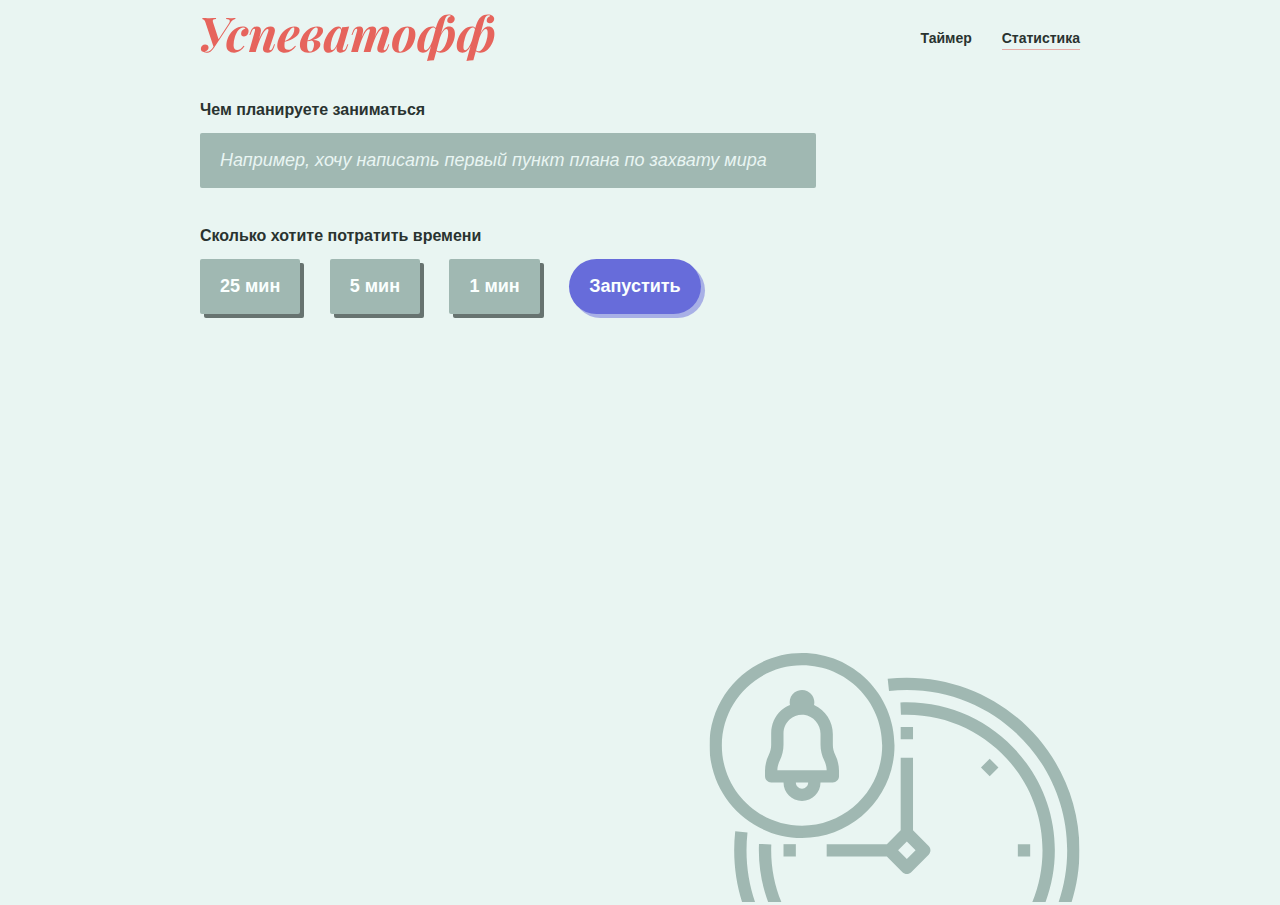
==== 02/index.html @ a5cab959 "new version" ====
<!DOCTYPE html>
<html lang="ru" dir="ltr">
<head>
  <title>Успеватофф</title>
  <link rel="stylesheet" href="styles.css">
  <meta charset="utf-8">
</head>
<body>
  <nav>
    <img src="img/logo.svg" alt="Логотип">
    <ul>
      <li>
        <a class="is-active" href="#timer-section">
          Таймер
        </a>
      </li>
      <li>
        <a href="#stats-section">Статистика</a>
      </li>
    </ul>
  </nav>
  <main>
    <section id="timer-section">
      <form>
        <label for="task">
          Чем планируете заниматься
        </label>
        <input
          type="text"
          name="task"
          placeholder="Например, хочу написать первый пункт плана по захвату мира"
        >
        <label>
          Сколько хотите потратить времени
        </label>
        <button class="button" type="button">25 мин</button>
        <button class="button" type="button">5 мин</button>
        <button class="button" type="button">1 мин</button>
        <input class="button" type="submit" value="Запустить">
      </form>
    </section>
    <section id="stats-section">
    </section>
    <section id="progress-section">
    </section>
    <footer>
      <img src="img/timer-section.svg" alt="Картинка секции">
    </footer>
  </main>
  <script src="scripts.js"></script>
</body>
</html>
---- 02/styles.css ----
@import "reset.css";
@import url('https://fonts.googleapis.com/css?family=Open+Sans:400,400i,700&subset=cyrillic');

* {
  box-sizing: border-box;

  -webkit-font-smoothing: antialiased;
  -moz-osx-font-smoothing: grayscale;
}

body {
  overflow: hidden;

  color: #293330;
  background: #E9F5F2;

  font-family: "Opens Sans", sans-serif;
}

nav,
main,
footer {
  width: 960px;
  margin: 0 auto;
  padding: 0 40px;
}

nav {
  display: flex;

  padding-top: 14px;

  justify-content: space-between;
  align-items: center;
}

nav ul {
  display: flex;

  font-size: 14px;
  font-weight: bold;
}

nav ul li:not(:last-child) {
  margin-right: 30px;
}

nav ul a {
  padding-bottom: 3px;

  transition: border 200ms ease;
  text-decoration: none;

  color: #293330;
  border-bottom: 1px solid rgba(229, 100, 92, 0.5);
}

nav ul a:hover {
  border-bottom: 1px solid rgba(229, 100, 92, 1);
}

nav ul a.is-active {
  border: none;
}

section {
  margin-top: 40px;
}

label {
  display: block;

  font-size: 16px;
  font-weight: 700;
}

input {
  width: 70%;
  height: 55px;
  margin-top: 15px;
  padding: 0 20px;

  color: #E9F5F2;
  border: none;
  border-radius: 2px;
  outline: none;
  background: #A0B8B2;

  font-size: 18px;
}

input::placeholder {
  color: #E9F5F2;

  font-style: italic;
}

form label:not(:first-child) {
  margin-top: 40px;
}

.button {
  width: auto;
  height: 55px;
  margin-right: 25px;
  padding: 0 20px;

  cursor: pointer;
  transition: all 200ms ease;

  color: #FAFFFE;
  border: none;
  border-radius: 2px;
  outline: none;
  background: #A0B8B2;
  box-shadow: 4px 4px 0px #677370;

  font-size: 18px;
  font-weight: 700;
}

.button:active {
  box-shadow: 0px 0px 0px #677370;
}

input[type=submit] {
  border-radius: 55px;
  background: #676CDA;
  box-shadow: 4px 4px 0px rgba(103, 108, 218, 0.5);
}

footer {
  position: absolute;
  right: 0;
  bottom: -5px;
  left: 0;

  text-align: right;
}
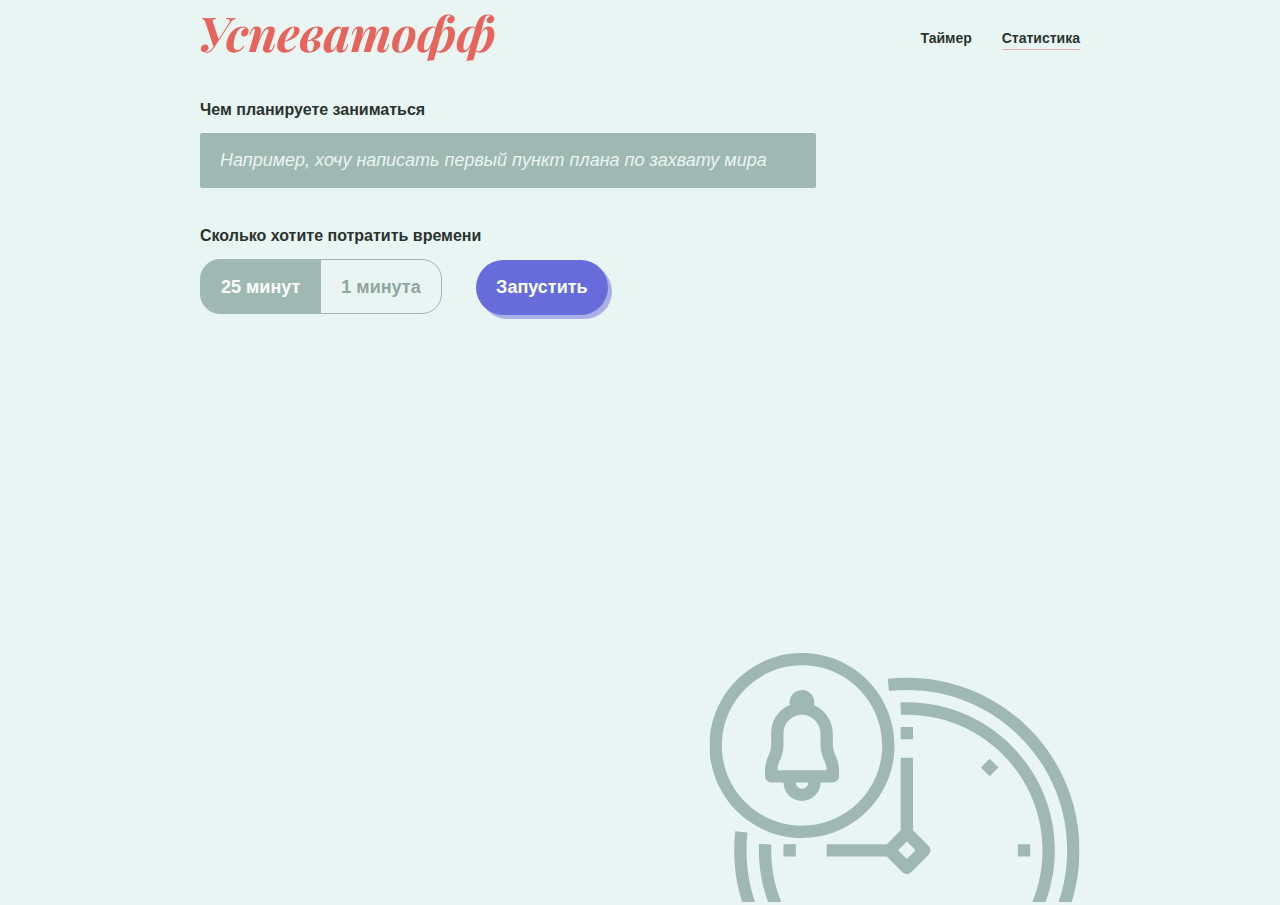
==== commit 2943bd25: "changed" ====
--- a/02/index.html
+++ b/02/index.html
@@ -33,9 +33,10 @@
         <label>
           Сколько хотите потратить времени
         </label>
-        <button class="button" type="button">25 мин</button>
-        <button class="button" type="button">5 мин</button>
-        <button class="button" type="button">1 мин</button>
+        <div class="switcher">
+          <a class="switch is-left is-active" href="#">25 минут</a>
+          <a class="switch is-right" href="#">1 минута</a>
+        </div>
         <input class="button" type="submit" value="Запустить">
       </form>
     </section>
--- a/02/styles.css
+++ b/02/styles.css
@@ -124,6 +124,8 @@
 }
 
 input[type=submit] {
+  margin-left: 30px;
+
   border-radius: 55px;
   background: #676CDA;
   box-shadow: 4px 4px 0px rgba(103, 108, 218, 0.5);
@@ -137,3 +139,39 @@
 
   text-align: right;
 }
+
+.switcher {
+  display: inline-flex;
+
+  margin-top: 15px;
+}
+
+.switch {
+  height: 55px;
+  padding: 18px 20px;
+
+  text-decoration: none;
+
+  color: #8EA49F;
+  border: 1px solid #A0B8B2;
+
+  font-size: 18px;
+  font-weight: 700;
+}
+
+.switch.is-left {
+  border-top-left-radius: 20px;
+  border-bottom-left-radius: 20px;
+}
+
+.switch.is-right {
+  margin-left: -1px;
+
+  border-top-right-radius: 20px;
+  border-bottom-right-radius: 20px;
+}
+
+.switch.is-active {
+  color: #FAFFFE;
+  background: #A0B8B2;
+}
